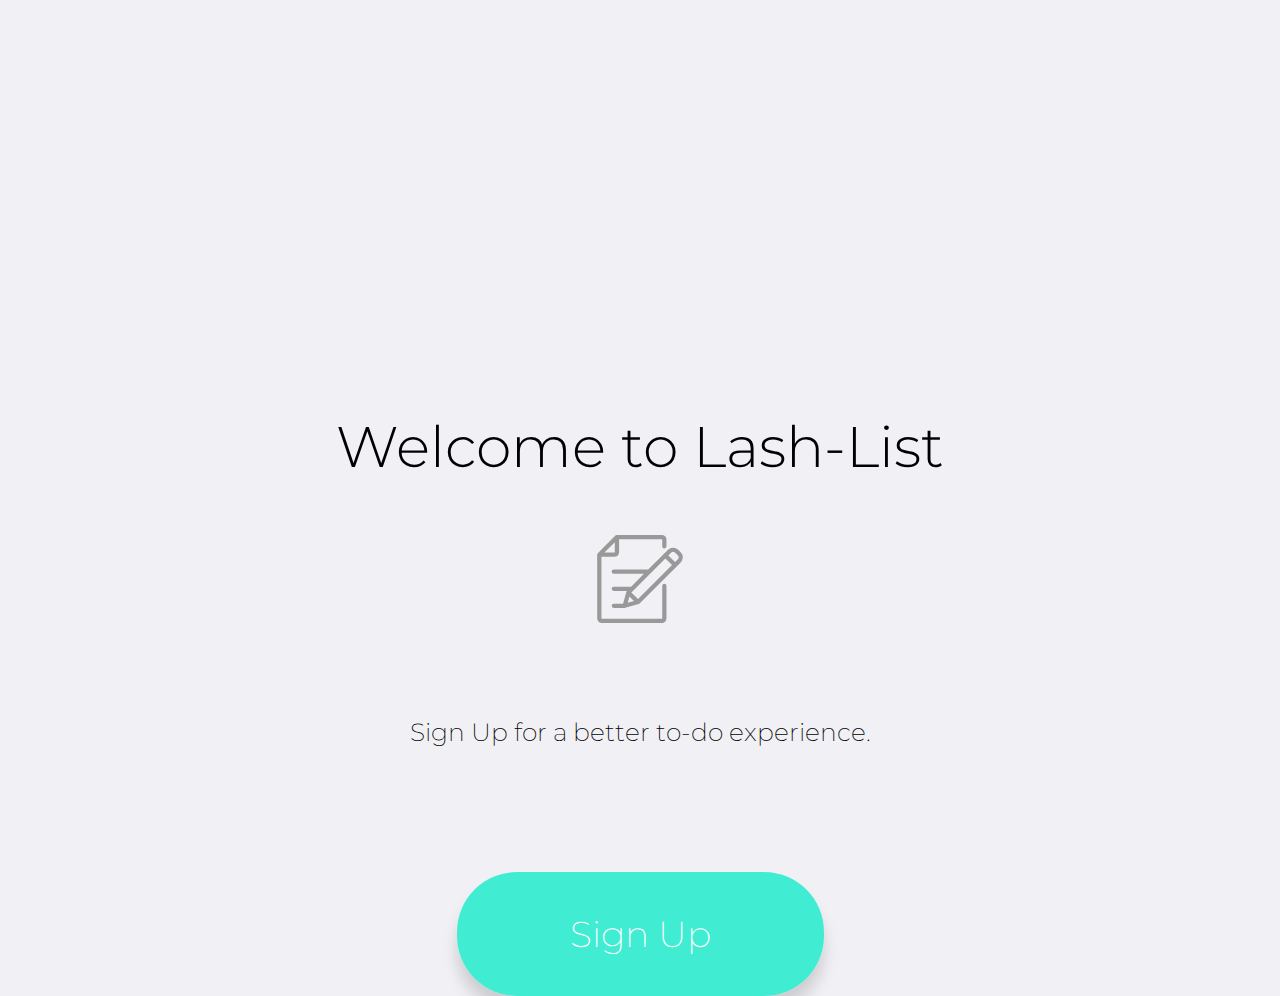
==== index.html @ b6eae352 "Add files via upload" ====
<!DOCTYPE html>
<html>
<head>
	<title>Lash To-Do</title>
	<meta charset="utf-8">

	<!-- Stylesheets -->
	<link href="resources/css/reset.css" rel="stylesheet" type="text/css">
	<link href="resources/css/style.css" rel="stylesheet" type="text/css">

	<!-- Montserrat font -->
	<link href="https://fonts.googleapis.com/css?family=Montserrat:200,300,400,500,700" rel="stylesheet">
</head>

<body>

	<div class="wrapper">

				<!-- header message -->
				<h1 class="hero">Welcome to Lash-List</h1>

				<!-- svg logo goes here -->
				<div class="logo"><svg xmlns="http://www.w3.org/2000/svg" viewBox="0 0 85.63 88"><defs><style>.cls-1{fill:#999;}</style></defs><title>logo</title><g data-name="Layer 2"><g data-name="Layer 1"><path class="fill" d="M67.17,13.47a2.12,2.12,0,0,0,2.12-2.12V4.65A4.65,4.65,0,0,0,64.65,0H19.72a2.13,2.13,0,0,0-1.5.62L.62,18.22A2.12,2.12,0,0,0,0,19.72V83.35A4.65,4.65,0,0,0,4.65,88h60a4.65,4.65,0,0,0,4.64-4.65V50.92a2.12,2.12,0,1,0-4.25,0V83.35a.4.4,0,0,1-.39.4h-60a.4.4,0,0,1-.4-.4V21.84h13a4.65,4.65,0,0,0,4.64-4.64v-13H64.65a.4.4,0,0,1,.39.4v6.7A2.12,2.12,0,0,0,67.17,13.47ZM17.6,17.2a.4.4,0,0,1-.4.4H7.25L17.6,7.25Z"/><path class="fill" d="M83.52,17.26,81,14.76a7.2,7.2,0,0,0-10.16,0L51,34.59H16.61a2.12,2.12,0,0,0,0,4.25H46.77L34,51.63H16.61a2.12,2.12,0,0,0,0,4.25H29.74l0,0a2.12,2.12,0,0,0-.54.93L25.88,68.66H16.61a2.12,2.12,0,1,0,0,4.25H27.5l.53-.07,13.41-3.72a2.12,2.12,0,0,0,.93-.54L83.52,27.42A7.2,7.2,0,0,0,83.52,17.26Zm-53,50.48,1.73-6.24L36.79,66Zm10.32-3.66-6.66-6.66,34-34,6.66,6.66ZM80.52,24.42l-2.68,2.68-6.66-6.66,2.68-2.68a2.94,2.94,0,0,1,4.16,0l2.5,2.5A2.94,2.94,0,0,1,80.52,24.42Z"/></g></g></svg></div>

				<p class="kicker">Sign Up for a better to-do experience.</p>

				<div class="button">
				<div id="signUp"><a href="signUp.html">Sign Up</a></div>
				</div>

	</div>

		
<script src="resources/js/main.js"></script>
</body>
</html>
---- resources/css/style.css ----
@charset = "UTF-8";

body {
	font-family: 'Montserrat', sans-serif;
	background-color: #F1F1F5;
}

.hero {
	font-size: 57px;
	font-weight: 300;
	text-align: center;
	padding: 412px 0 54px 0;

}

.fill {
	fill: #999999;
}

.logo {
	text-align: center;
}

.logo svg {
	width: 86px;
	height: 88px;
}

.kicker {
	font-size: 25px;
	font-weight: 200;
	text-align: center;
	padding: 90px 0 0 0;
}


div#signUp a {
	text-decoration: none;
	color: white;
	border: none;
	border-radius: 60px;
	font-size: 36px;
	font-weight: 200;
	color: #fff;
	padding: 40px 113px;
	background-color: #41EDD2;
	box-shadow: 0 15px 15px rgba(0,0,0,0.15);
	cursor: pointer;
}

.button {
	margin: 165px 0 366px 0;
	text-align: center;
}

.heading {
	font-size: 24px;
	font-weight: 300;
	text-align: center;
	padding: 365px 0 0 0;
}

.form {
	text-align: center;
	margin: 90px 0 0 0; 
}
.form input[type="text"],
input[type="email"],
input[type="password"] {
	font-size: 21px;
	padding: 38px 200px 38px 42px;
	margin-bottom: 56px;
	border: solid 1px black;
	border-radius: 30px;
}
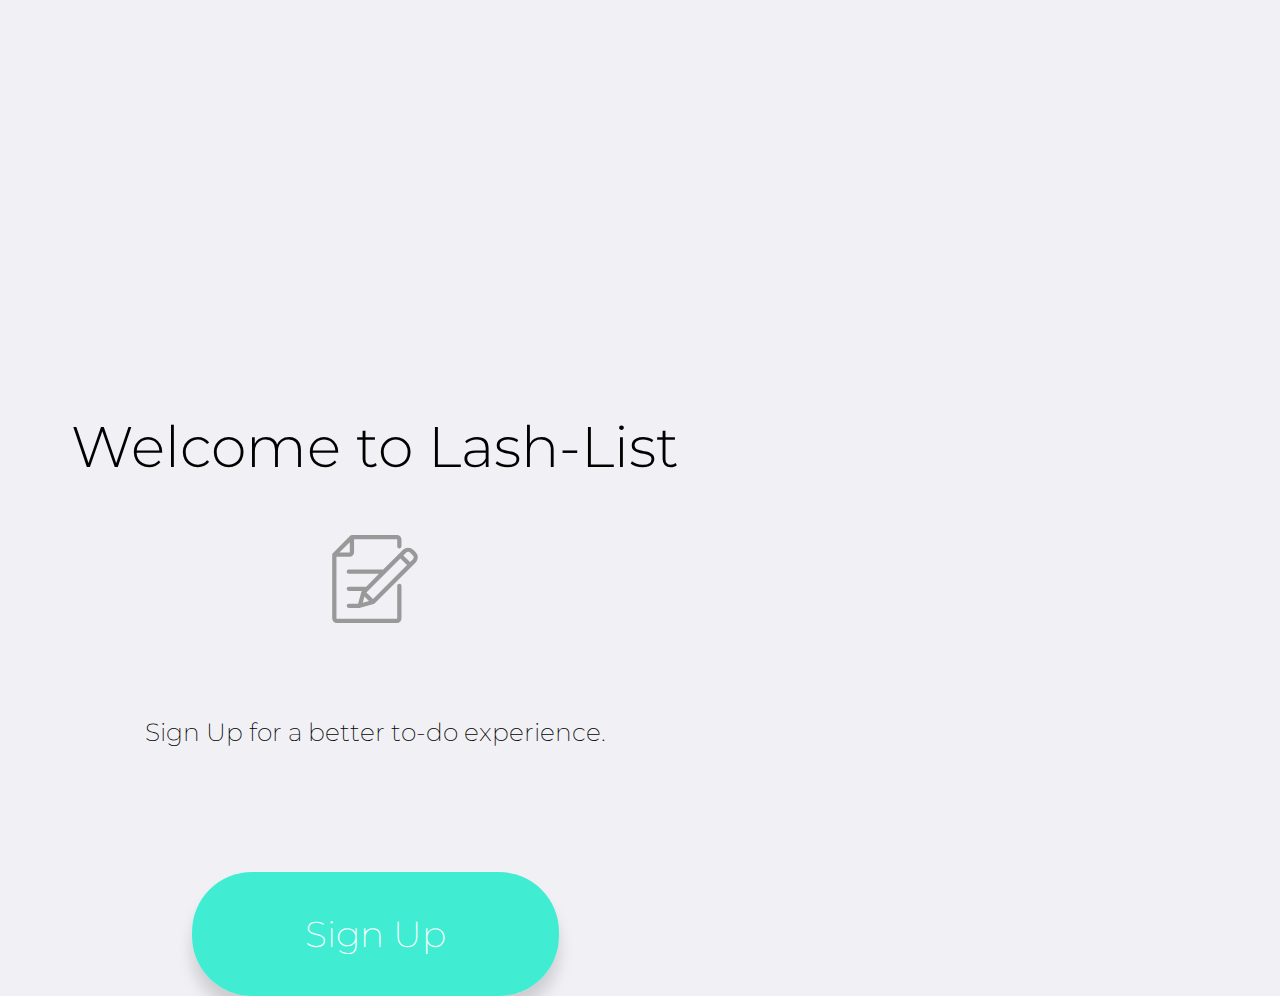
==== commit 56ad1542: "Update index.html" ====
--- a/index.html
+++ b/index.html
@@ -2,7 +2,9 @@
 <html>
 <head>
 	<title>Lash To-Do</title>
+	<!-- meta tags -->
 	<meta charset="utf-8">
+	<meta name="viewport" content="width=device-width, initial-scale=1.0">
 
 	<!-- Stylesheets -->
 	<link href="resources/css/reset.css" rel="stylesheet" type="text/css">
@@ -33,4 +35,4 @@
 		
 <script src="resources/js/main.js"></script>
 </body>
-</html>+</html>
--- a/resources/css/style.css
+++ b/resources/css/style.css
@@ -3,6 +3,8 @@
 body {
 	font-family: 'Montserrat', sans-serif;
 	background-color: #F1F1F5;
+	max-width: 750px;
+	height: 100vh;
 }
 
 .hero {
